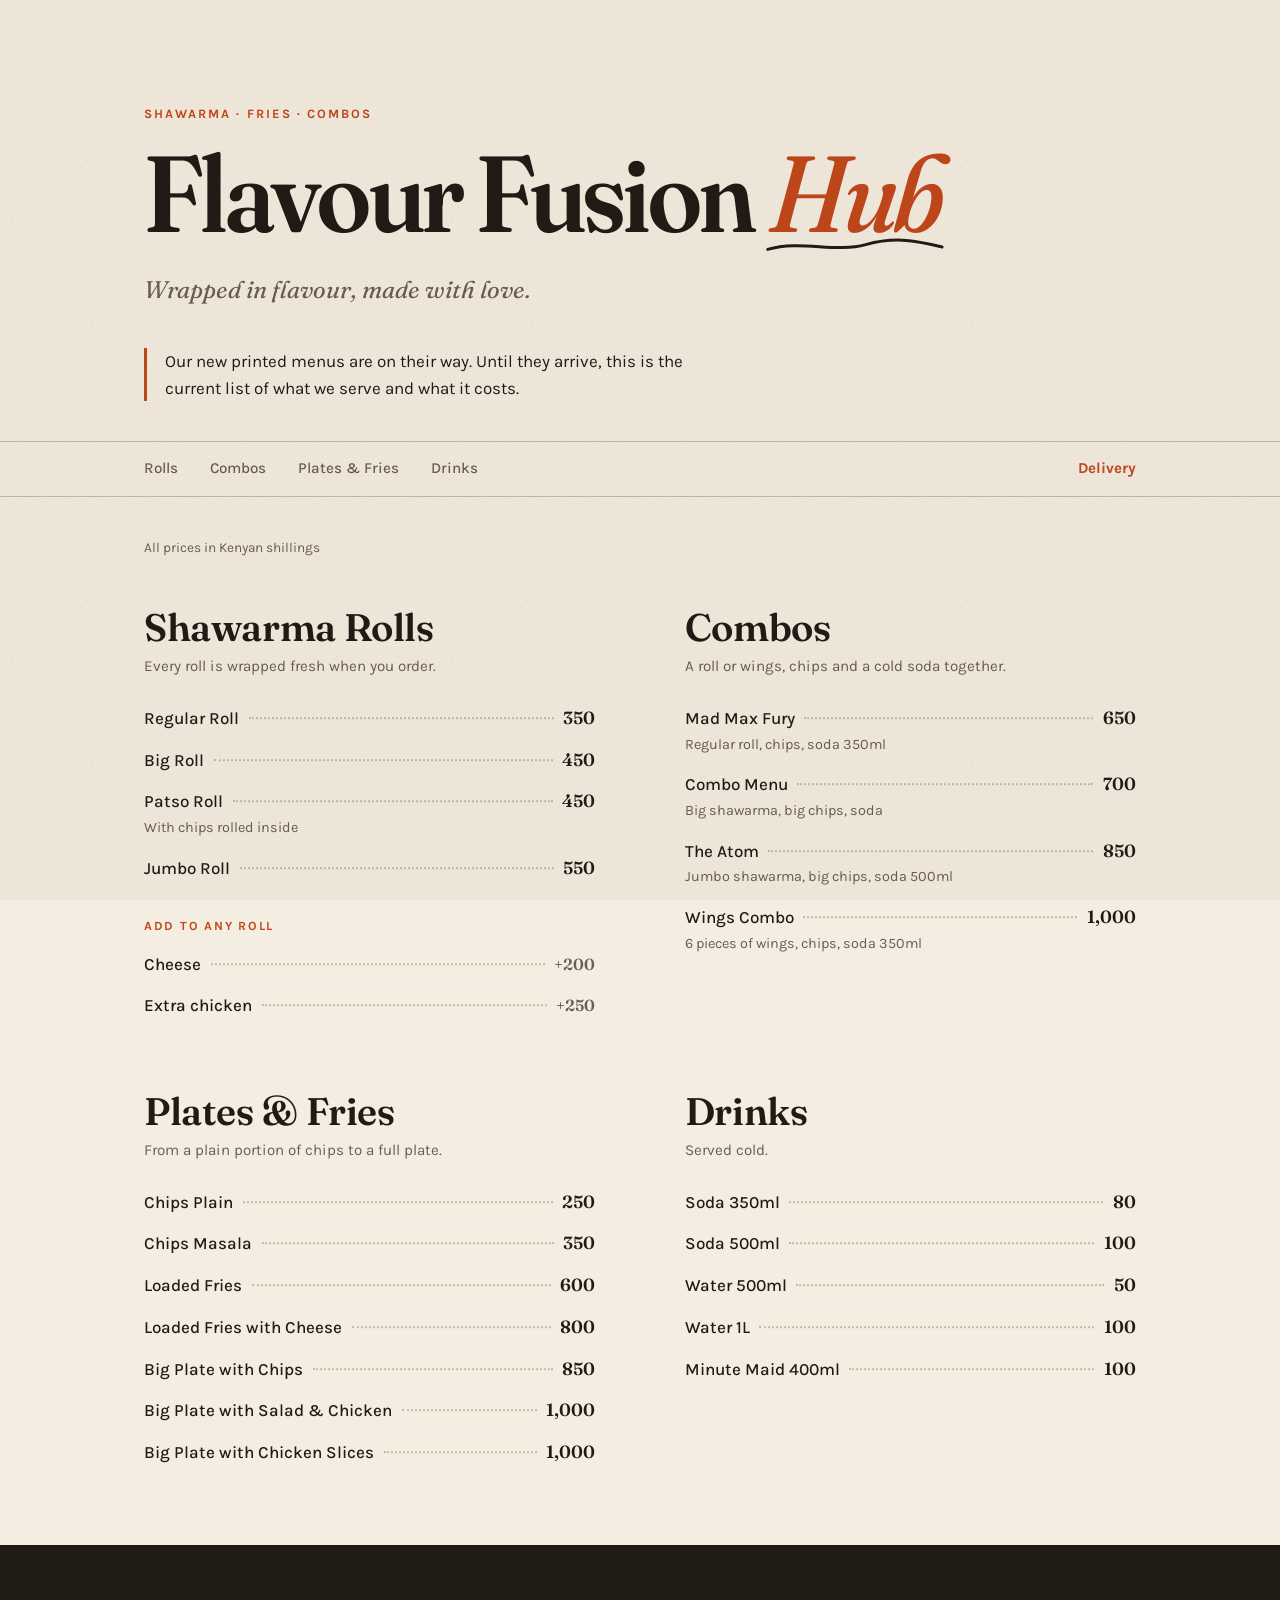
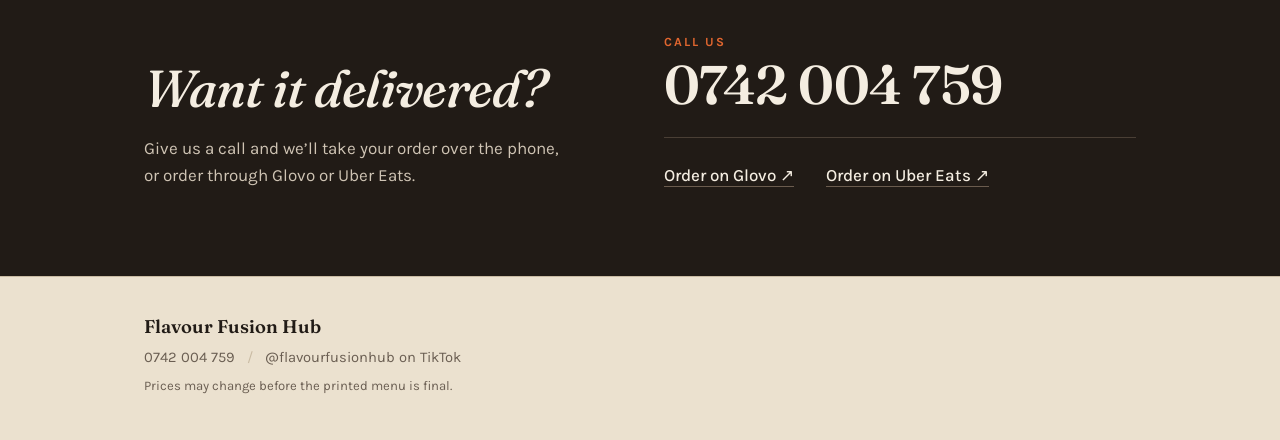
==== index.html @ b013d36f "Flavour Fusion Hub menu preview site with QR code" ====
<!doctype html>
<html lang="en">
<head>
  <meta charset="utf-8">
  <meta name="viewport" content="width=device-width, initial-scale=1">
  <title>Menu — Flavour Fusion Hub</title>
  <meta name="description" content="The updated Flavour Fusion Hub menu: shawarma rolls, combos, plates, fries and drinks, with current prices.">
  <meta name="theme-color" content="#f4ede1">
  <link rel="icon" href="data:image/svg+xml,%3Csvg xmlns='http://www.w3.org/2000/svg' viewBox='0 0 64 64'%3E%3Crect width='64' height='64' rx='14' fill='%23211b16'/%3E%3Ctext x='50%25' y='54%25' text-anchor='middle' dominant-baseline='middle' font-family='Georgia,serif' font-size='40' font-style='italic' fill='%23e0662f'%3Ef%3C/text%3E%3C/svg%3E">
  <link rel="preconnect" href="https://fonts.googleapis.com">
  <link rel="preconnect" href="https://fonts.gstatic.com" crossorigin>
  <link href="https://fonts.googleapis.com/css2?family=Fraunces:ital,opsz,wght,SOFT@0,9..144,400..700,50;1,9..144,400..700,50&family=Karla:wght@400;500;700&display=swap" rel="stylesheet">
  <link rel="stylesheet" href="styles.css">
</head>
<body>

  <header class="masthead">
    <p class="kicker">Shawarma &middot; Fries &middot; Combos</p>
    <h1 class="title">
      Flavour Fusion
      <span class="title-hub">Hub
        <svg class="scribble" viewBox="0 0 200 18" preserveAspectRatio="none" aria-hidden="true">
          <path d="M3 12 C 40 4, 78 15, 112 8 S 170 5, 197 10" />
        </svg>
      </span>
    </h1>
    <p class="tagline">Wrapped in flavour, made with love.</p>

    <div class="notice">
      <p>
        Our new printed menus are on their way. Until they arrive, this is the
        current list of what we serve and what it costs.
      </p>
    </div>
  </header>

  <nav class="sections" aria-label="Menu sections">
    <div class="sections-inner">
      <a href="#rolls">Rolls</a>
      <a href="#combos">Combos</a>
      <a href="#plates">Plates &amp; Fries</a>
      <a href="#drinks">Drinks</a>
      <a href="#delivery" class="sections-delivery">Delivery</a>
    </div>
  </nav>

  <main class="menu">
    <p class="currency">All prices in Kenyan shillings</p>

    <div class="menu-grid">

      <section id="rolls" class="group">
        <h2>Shawarma Rolls</h2>
        <p class="group-note">Every roll is wrapped fresh when you order.</p>
        <ul class="items">
          <li class="item">
            <div class="line"><span class="name">Regular Roll</span><span class="leader"></span><span class="price">350</span></div>
          </li>
          <li class="item">
            <div class="line"><span class="name">Big Roll</span><span class="leader"></span><span class="price">450</span></div>
          </li>
          <li class="item">
            <div class="line"><span class="name">Patso Roll</span><span class="leader"></span><span class="price">450</span></div>
            <p class="desc">With chips rolled inside</p>
          </li>
          <li class="item">
            <div class="line"><span class="name">Jumbo Roll</span><span class="leader"></span><span class="price">550</span></div>
          </li>
        </ul>

        <h3 class="subhead">Add to any roll</h3>
        <ul class="items items-extras">
          <li class="item">
            <div class="line"><span class="name">Cheese</span><span class="leader"></span><span class="price">+200</span></div>
          </li>
          <li class="item">
            <div class="line"><span class="name">Extra chicken</span><span class="leader"></span><span class="price">+250</span></div>
          </li>
        </ul>
      </section>

      <section id="combos" class="group">
        <h2>Combos</h2>
        <p class="group-note">A roll or wings, chips and a cold soda together.</p>
        <ul class="items">
          <li class="item">
            <div class="line"><span class="name">Mad Max Fury</span><span class="leader"></span><span class="price">650</span></div>
            <p class="desc">Regular roll, chips, soda 350ml</p>
          </li>
          <li class="item">
            <div class="line"><span class="name">Combo Menu</span><span class="leader"></span><span class="price">700</span></div>
            <p class="desc">Big shawarma, big chips, soda</p>
          </li>
          <li class="item">
            <div class="line"><span class="name">The Atom</span><span class="leader"></span><span class="price">850</span></div>
            <p class="desc">Jumbo shawarma, big chips, soda 500ml</p>
          </li>
          <li class="item">
            <div class="line"><span class="name">Wings Combo</span><span class="leader"></span><span class="price">1,000</span></div>
            <p class="desc">6 pieces of wings, chips, soda 350ml</p>
          </li>
        </ul>
      </section>

      <section id="plates" class="group">
        <h2>Plates &amp; Fries</h2>
        <p class="group-note">From a plain portion of chips to a full plate.</p>
        <ul class="items">
          <li class="item">
            <div class="line"><span class="name">Chips Plain</span><span class="leader"></span><span class="price">250</span></div>
          </li>
          <li class="item">
            <div class="line"><span class="name">Chips Masala</span><span class="leader"></span><span class="price">350</span></div>
          </li>
          <li class="item">
            <div class="line"><span class="name">Loaded Fries</span><span class="leader"></span><span class="price">600</span></div>
          </li>
          <li class="item">
            <div class="line"><span class="name">Loaded Fries with Cheese</span><span class="leader"></span><span class="price">800</span></div>
          </li>
          <li class="item">
            <div class="line"><span class="name">Big Plate with Chips</span><span class="leader"></span><span class="price">850</span></div>
          </li>
          <li class="item">
            <div class="line"><span class="name">Big Plate with Salad &amp; Chicken</span><span class="leader"></span><span class="price">1,000</span></div>
          </li>
          <li class="item">
            <div class="line"><span class="name">Big Plate with Chicken Slices</span><span class="leader"></span><span class="price">1,000</span></div>
          </li>
        </ul>
      </section>

      <section id="drinks" class="group">
        <h2>Drinks</h2>
        <p class="group-note">Served cold.</p>
        <ul class="items">
          <li class="item">
            <div class="line"><span class="name">Soda 350ml</span><span class="leader"></span><span class="price">80</span></div>
          </li>
          <li class="item">
            <div class="line"><span class="name">Soda 500ml</span><span class="leader"></span><span class="price">100</span></div>
          </li>
          <li class="item">
            <div class="line"><span class="name">Water 500ml</span><span class="leader"></span><span class="price">50</span></div>
          </li>
          <li class="item">
            <div class="line"><span class="name">Water 1L</span><span class="leader"></span><span class="price">100</span></div>
          </li>
          <li class="item">
            <div class="line"><span class="name">Minute Maid 400ml</span><span class="leader"></span><span class="price">100</span></div>
          </li>
        </ul>
      </section>

    </div>
  </main>

  <section id="delivery" class="delivery">
    <div class="delivery-inner">
      <div class="delivery-copy">
        <h2>Want it delivered?</h2>
        <p>
          Give us a call and we&rsquo;ll take your order over the phone,
          or order through Glovo or Uber Eats.
        </p>
      </div>

      <div class="delivery-options">
        <a class="phone" href="tel:+254742004759">
          <span class="phone-label">Call us</span>
          <span class="phone-number">0742&nbsp;004&nbsp;759</span>
        </a>

        <div class="apps">
          <a href="https://glovo.go.link/open?link_type=store&amp;store_id=563666&amp;adjust_t=s321jkn" target="_blank" rel="noopener">
            Order on Glovo <span aria-hidden="true">&#8599;</span>
          </a>
          <a href="https://www.ubereats.com/store-browse-uuid/ebc5c72e-b1fb-540d-a5c7-e574ffae82cf?diningMode=DELIVERY" target="_blank" rel="noopener">
            Order on Uber Eats <span aria-hidden="true">&#8599;</span>
          </a>
        </div>
      </div>
    </div>
  </section>

  <footer class="footer">
    <div class="footer-inner">
      <p class="footer-name">Flavour Fusion Hub</p>
      <p>
        <a href="tel:+254742004759">0742 004 759</a>
        <span class="sep">/</span>
        <a href="https://www.tiktok.com/@flavourfusionhub" target="_blank" rel="noopener">@flavourfusionhub on TikTok</a>
      </p>
      <p class="fine">Prices may change before the printed menu is final.</p>
    </div>
  </footer>

</body>
</html>
---- styles.css ----
:root {
  --paper: #f4ede1;
  --paper-deep: #ebe1cf;
  --ink: #211b16;
  --ink-soft: #6a5e52;
  --ember: #c2481a;
  --ember-light: #e0662f;
  --rule: #c9bba3;

  --serif: "Fraunces", Georgia, "Times New Roman", serif;
  --sans: "Karla", "Helvetica Neue", Arial, sans-serif;

  --measure: 1040px;
}

*,
*::before,
*::after {
  box-sizing: border-box;
}

html {
  scroll-behavior: smooth;
  scroll-padding-top: 4.5rem;
}

body {
  margin: 0;
  background: var(--paper);
  color: var(--ink);
  font-family: var(--sans);
  font-size: 1.0625rem;
  line-height: 1.55;
  -webkit-font-smoothing: antialiased;
  text-rendering: optimizeLegibility;
}

/* Faint paper grain */
body::before {
  content: "";
  position: fixed;
  inset: 0;
  pointer-events: none;
  z-index: 100;
  opacity: 0.32;
  mix-blend-mode: multiply;
  background-image: url("data:image/svg+xml,%3Csvg xmlns='http://www.w3.org/2000/svg' width='220' height='220'%3E%3Cfilter id='n'%3E%3CfeTurbulence type='fractalNoise' baseFrequency='0.85' numOctaves='3' stitchTiles='stitch'/%3E%3CfeColorMatrix values='0 0 0 0 0.45 0 0 0 0 0.38 0 0 0 0 0.3 0 0 0 0.55 0'/%3E%3C/filter%3E%3Crect width='100%25' height='100%25' filter='url(%23n)'/%3E%3C/svg%3E");
}

a {
  color: inherit;
}

h1,
h2,
h3 {
  font-family: var(--serif);
  font-weight: 600;
  margin: 0;
}

/* ---------- Masthead ---------- */

.masthead {
  max-width: var(--measure);
  margin: 0 auto;
  padding: clamp(3rem, 9vw, 6.5rem) 1.5rem 2.5rem;
}

.kicker {
  margin: 0 0 1.25rem;
  font-size: 0.8rem;
  font-weight: 700;
  letter-spacing: 0.16em;
  text-transform: uppercase;
  color: var(--ember);
}

.title {
  font-size: clamp(3rem, 10vw, 6.75rem);
  line-height: 0.92;
  letter-spacing: -0.025em;
  font-variation-settings: "opsz" 144, "SOFT" 50;
}

.title-hub {
  position: relative;
  display: inline-block;
  font-style: italic;
  font-weight: 500;
  color: var(--ember);
}

.scribble {
  position: absolute;
  left: -2%;
  bottom: -0.12em;
  width: 104%;
  height: 0.2em;
  overflow: visible;
}

.scribble path {
  fill: none;
  stroke: var(--ink);
  stroke-width: 3;
  stroke-linecap: round;
  vector-effect: non-scaling-stroke;
}

.tagline {
  margin: 1.75rem 0 0;
  font-family: var(--serif);
  font-style: italic;
  font-size: clamp(1.2rem, 2.6vw, 1.5rem);
  color: var(--ink-soft);
}

.notice {
  margin-top: 2.5rem;
  max-width: 34rem;
  padding-left: 1.1rem;
  border-left: 3px solid var(--ember);
}

.notice p {
  margin: 0;
}

/* ---------- Section nav ---------- */

.sections {
  position: sticky;
  top: 0;
  z-index: 10;
  background: var(--paper);
  border-top: 1px solid var(--rule);
  border-bottom: 1px solid var(--rule);
}

.sections-inner {
  max-width: var(--measure);
  margin: 0 auto;
  padding: 0 1.5rem;
  display: flex;
  gap: 2rem;
  overflow-x: auto;
  scrollbar-width: none;
}

.sections-inner::-webkit-scrollbar {
  display: none;
}

.sections a {
  flex: none;
  padding: 0.95rem 0;
  font-size: 0.95rem;
  font-weight: 500;
  text-decoration: none;
  color: var(--ink-soft);
  transition: color 0.15s ease;
}

.sections a:hover,
.sections a:focus-visible {
  color: var(--ink);
}

.sections .sections-delivery {
  margin-left: auto;
  color: var(--ember);
  font-weight: 700;
}

/* ---------- Menu ---------- */

.menu {
  max-width: var(--measure);
  margin: 0 auto;
  padding: 2.5rem 1.5rem 5rem;
}

.currency {
  margin: 0 0 3rem;
  font-size: 0.85rem;
  color: var(--ink-soft);
}

.menu-grid {
  display: grid;
  grid-template-columns: 1fr 1fr;
  column-gap: clamp(3rem, 7vw, 6rem);
  row-gap: 4.5rem;
}

.group h2 {
  font-size: clamp(1.9rem, 3.4vw, 2.4rem);
  line-height: 1.1;
  letter-spacing: -0.01em;
}

.group-note {
  margin: 0.4rem 0 1.6rem;
  color: var(--ink-soft);
  font-size: 0.95rem;
}

.items {
  list-style: none;
  margin: 0;
  padding: 0;
}

.item + .item {
  margin-top: 0.9rem;
}

.line {
  display: flex;
  align-items: baseline;
}

.name {
  font-weight: 500;
}

.leader {
  flex: 1;
  min-width: 1.5rem;
  margin: 0 0.6rem;
  border-bottom: 2px dotted var(--rule);
  transform: translateY(-0.28em);
}

.price {
  font-family: var(--serif);
  font-weight: 600;
  font-size: 1.1rem;
  font-variant-numeric: tabular-nums lining-nums;
  white-space: nowrap;
}

.desc {
  margin: 0.15rem 0 0;
  font-size: 0.9rem;
  color: var(--ink-soft);
}

.subhead {
  margin: 2.25rem 0 0.9rem;
  font-family: var(--sans);
  font-size: 0.78rem;
  font-weight: 700;
  letter-spacing: 0.14em;
  text-transform: uppercase;
  color: var(--ember);
}

.items-extras .price {
  color: var(--ink-soft);
  font-size: 1rem;
}

/* ---------- Delivery ---------- */

.delivery {
  background: var(--ink);
  color: var(--paper);
}

.delivery-inner {
  max-width: var(--measure);
  margin: 0 auto;
  padding: clamp(3.5rem, 8vw, 5.5rem) 1.5rem;
  display: grid;
  grid-template-columns: 1fr 1fr;
  gap: 3rem;
  align-items: end;
}

.delivery h2 {
  font-size: clamp(2.2rem, 5vw, 3.25rem);
  line-height: 1.02;
  letter-spacing: -0.02em;
  font-style: italic;
  font-weight: 500;
}

.delivery-copy p {
  margin: 1.25rem 0 0;
  max-width: 26rem;
  color: #cfc4b4;
}

.phone {
  display: block;
  text-decoration: none;
  padding-bottom: 1.5rem;
  border-bottom: 1px solid #4a3f35;
}

.phone-label {
  display: block;
  font-size: 0.78rem;
  font-weight: 700;
  letter-spacing: 0.16em;
  text-transform: uppercase;
  color: var(--ember-light);
}

.phone-number {
  display: block;
  margin-top: 0.35rem;
  font-family: var(--serif);
  font-size: clamp(2.2rem, 5.5vw, 3.4rem);
  font-weight: 600;
  line-height: 1;
  letter-spacing: -0.01em;
  font-variant-numeric: lining-nums;
}

.phone:hover .phone-number,
.phone:focus-visible .phone-number {
  color: var(--ember-light);
}

.apps {
  display: flex;
  flex-wrap: wrap;
  gap: 0.75rem 2rem;
  margin-top: 1.5rem;
}

.apps a {
  font-weight: 500;
  text-decoration: underline;
  text-decoration-color: #6b5c4e;
  text-decoration-thickness: 1px;
  text-underline-offset: 0.3em;
  transition: text-decoration-color 0.15s ease, color 0.15s ease;
}

.apps a:hover,
.apps a:focus-visible {
  color: var(--ember-light);
  text-decoration-color: var(--ember-light);
}

/* ---------- Footer ---------- */

.footer {
  background: var(--paper-deep);
  border-top: 1px solid var(--rule);
}

.footer-inner {
  max-width: var(--measure);
  margin: 0 auto;
  padding: 2.25rem 1.5rem 2.75rem;
  font-size: 0.92rem;
  color: var(--ink-soft);
}

.footer-inner p {
  margin: 0;
}

.footer-inner p + p {
  margin-top: 0.35rem;
}

.footer-name {
  font-family: var(--serif);
  font-size: 1.15rem;
  font-weight: 600;
  color: var(--ink);
}

.footer a {
  text-decoration: none;
}

.footer a:hover,
.footer a:focus-visible {
  color: var(--ink);
  text-decoration: underline;
  text-underline-offset: 0.2em;
}

.sep {
  margin: 0 0.5rem;
  color: var(--rule);
}

.fine {
  font-size: 0.82rem;
}

/* ---------- Focus ---------- */

a:focus-visible {
  outline: 2px solid var(--ember);
  outline-offset: 3px;
  border-radius: 2px;
}

/* ---------- Small screens ---------- */

@media (max-width: 760px) {
  .menu-grid {
    grid-template-columns: 1fr;
    row-gap: 3.5rem;
  }

  .delivery-inner {
    grid-template-columns: 1fr;
    gap: 2.25rem;
  }

  .sections-inner {
    gap: 1.5rem;
  }
}

@media (max-width: 420px) {
  body {
    font-size: 1rem;
  }

  .name {
    max-width: 70%;
  }
}

@media (prefers-reduced-motion: reduce) {
  html {
    scroll-behavior: auto;
  }
}
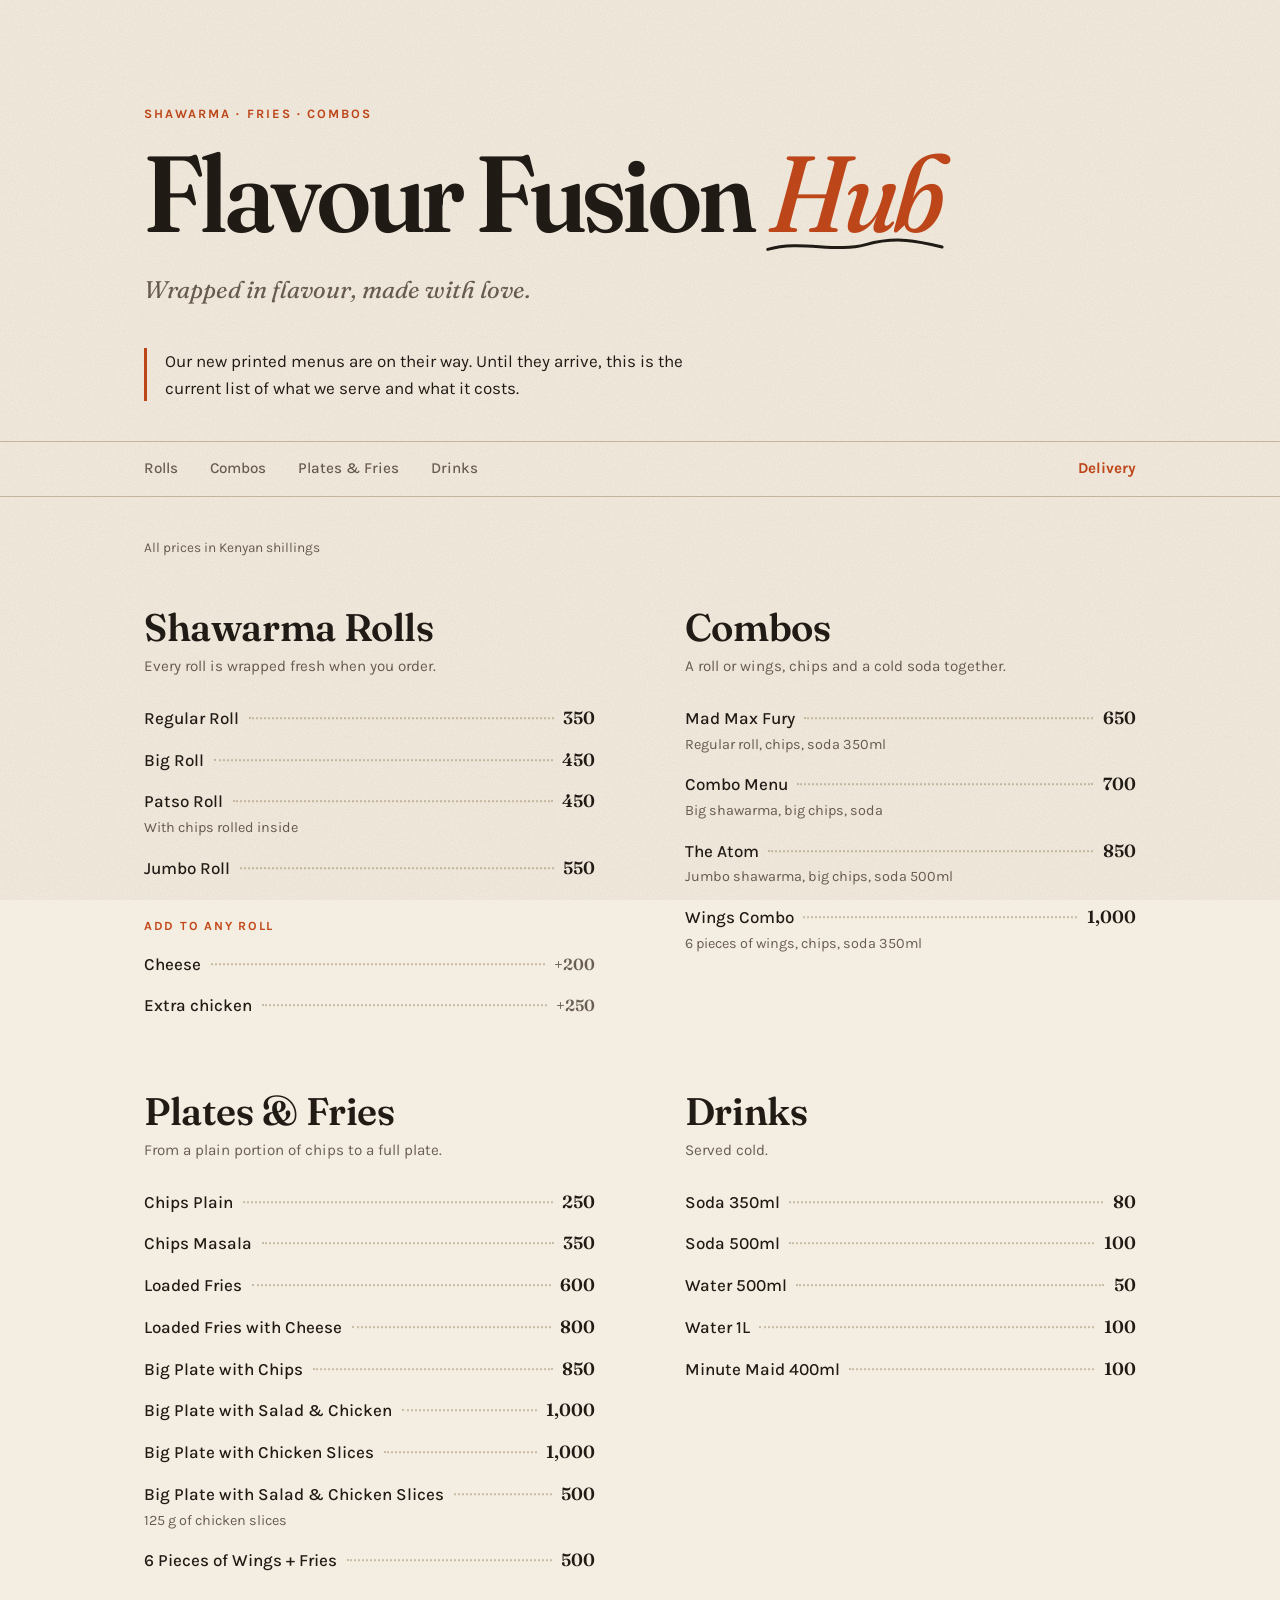
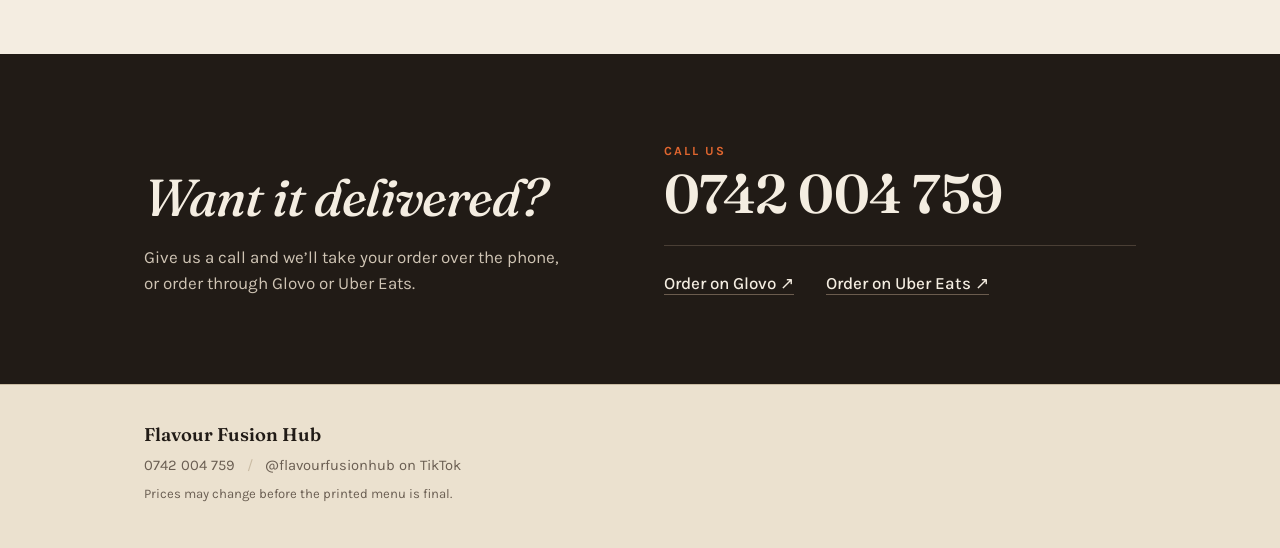
==== commit cff53975: "Add 125g salad & chicken slices plate and wings + fries" ====
--- a/index.html
+++ b/index.html
@@ -127,6 +127,13 @@
           <li class="item">
             <div class="line"><span class="name">Big Plate with Chicken Slices</span><span class="leader"></span><span class="price">1,000</span></div>
           </li>
+          <li class="item">
+            <div class="line"><span class="name">Big Plate with Salad &amp; Chicken Slices</span><span class="leader"></span><span class="price">500</span></div>
+            <p class="desc">125 g of chicken slices</p>
+          </li>
+          <li class="item">
+            <div class="line"><span class="name">6 Pieces of Wings + Fries</span><span class="leader"></span><span class="price">500</span></div>
+          </li>
         </ul>
       </section>
 
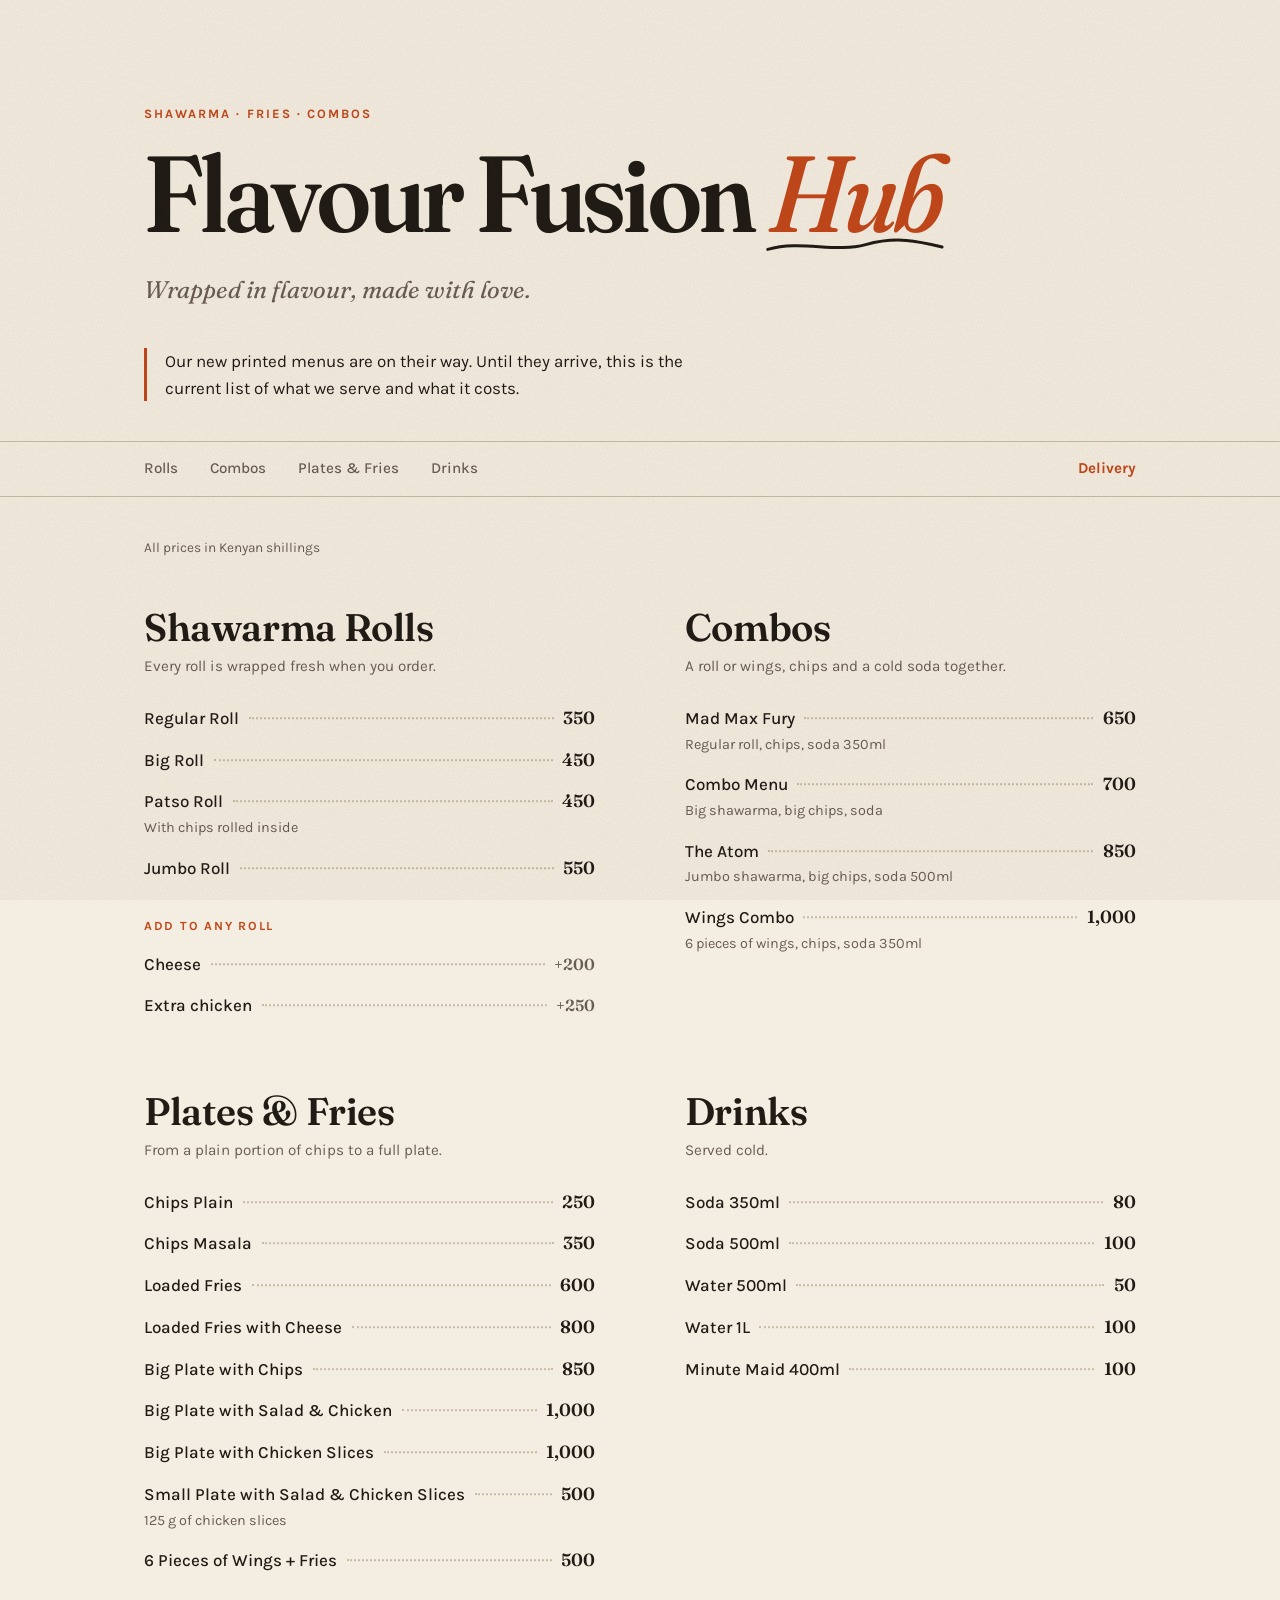
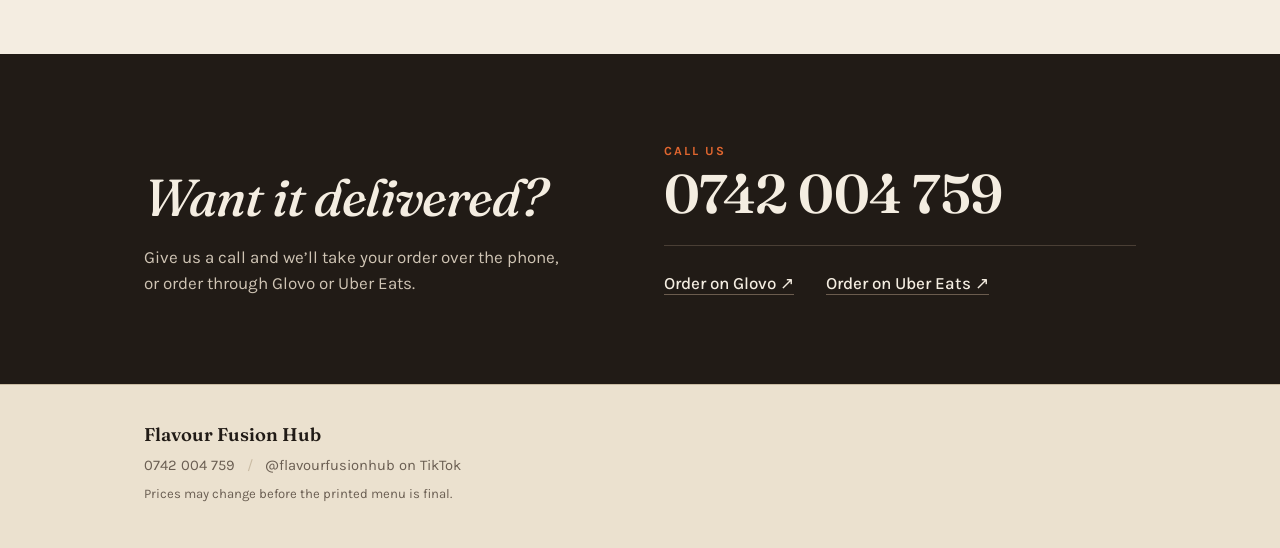
==== commit 4b8ef410: "Rename 500 plate to Small Plate" ====
--- a/index.html
+++ b/index.html
@@ -128,7 +128,7 @@
             <div class="line"><span class="name">Big Plate with Chicken Slices</span><span class="leader"></span><span class="price">1,000</span></div>
           </li>
           <li class="item">
-            <div class="line"><span class="name">Big Plate with Salad &amp; Chicken Slices</span><span class="leader"></span><span class="price">500</span></div>
+            <div class="line"><span class="name">Small Plate with Salad &amp; Chicken Slices</span><span class="leader"></span><span class="price">500</span></div>
             <p class="desc">125 g of chicken slices</p>
           </li>
           <li class="item">
